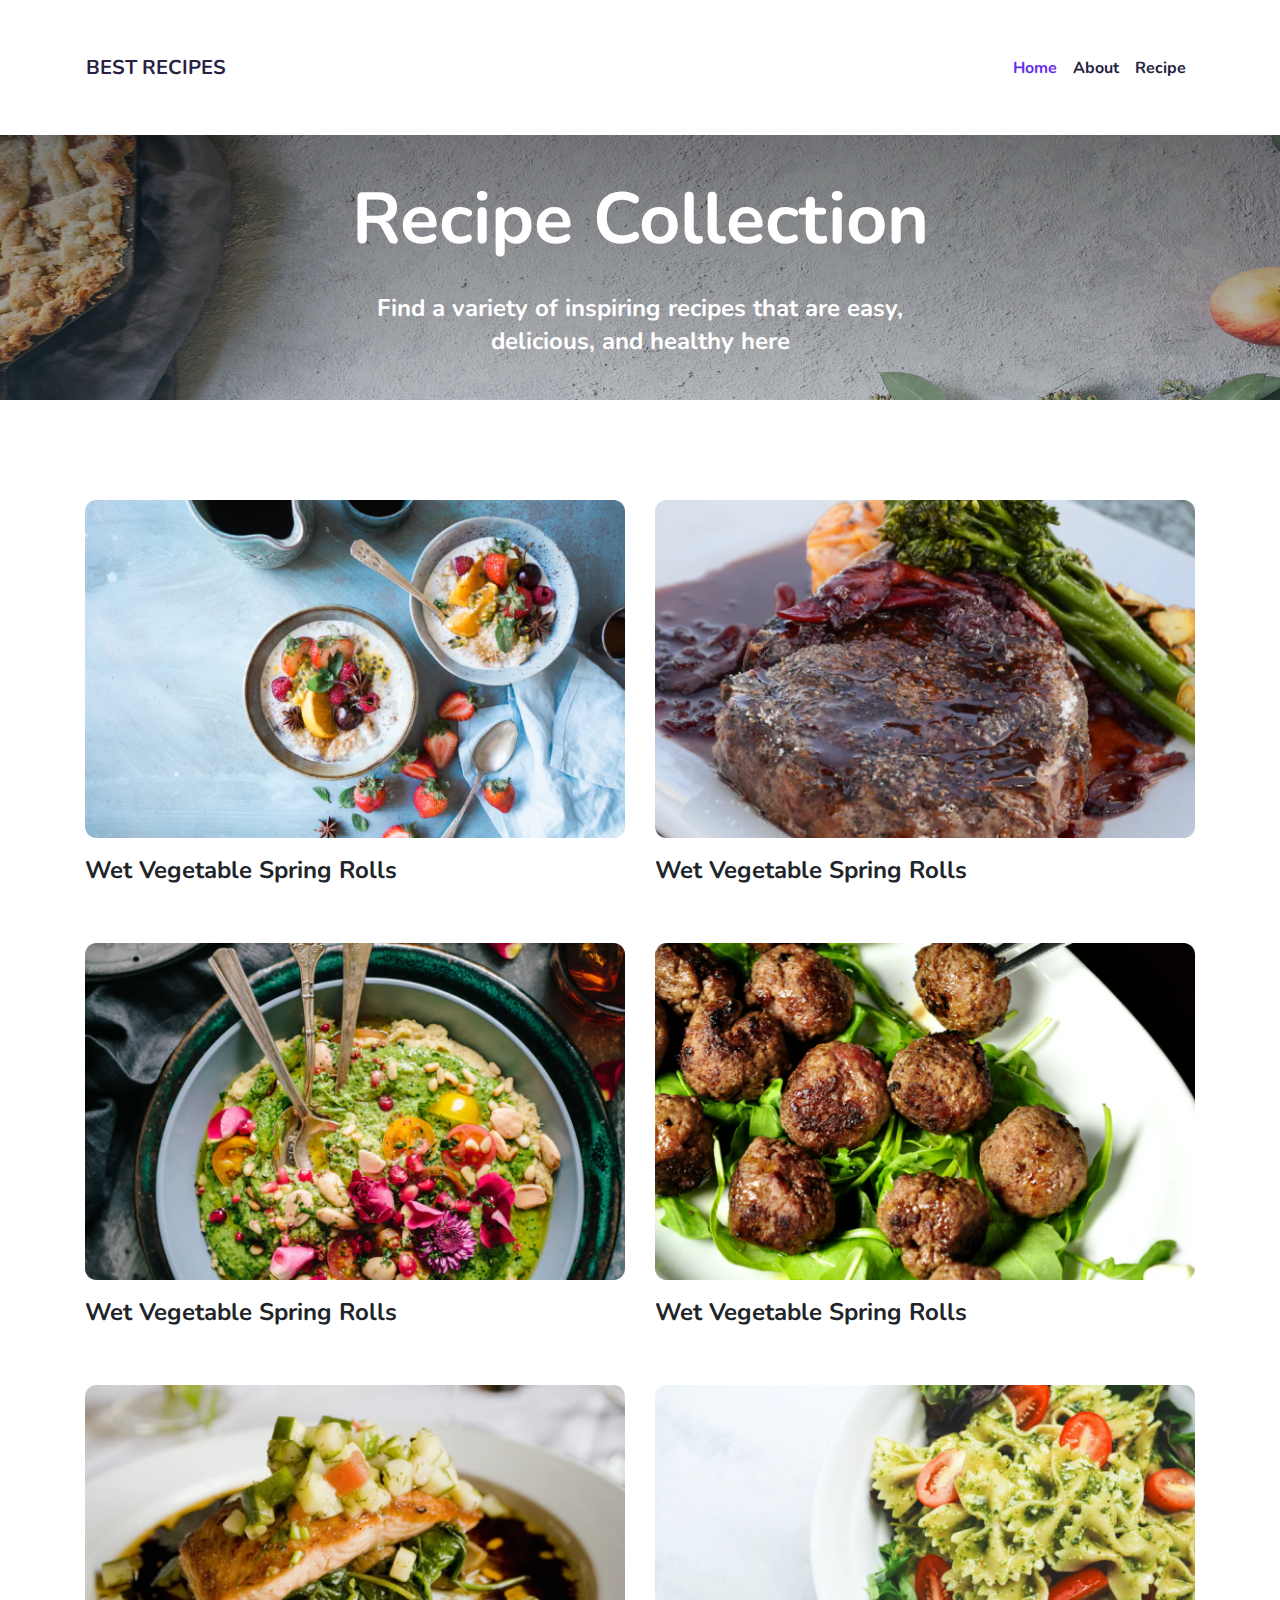
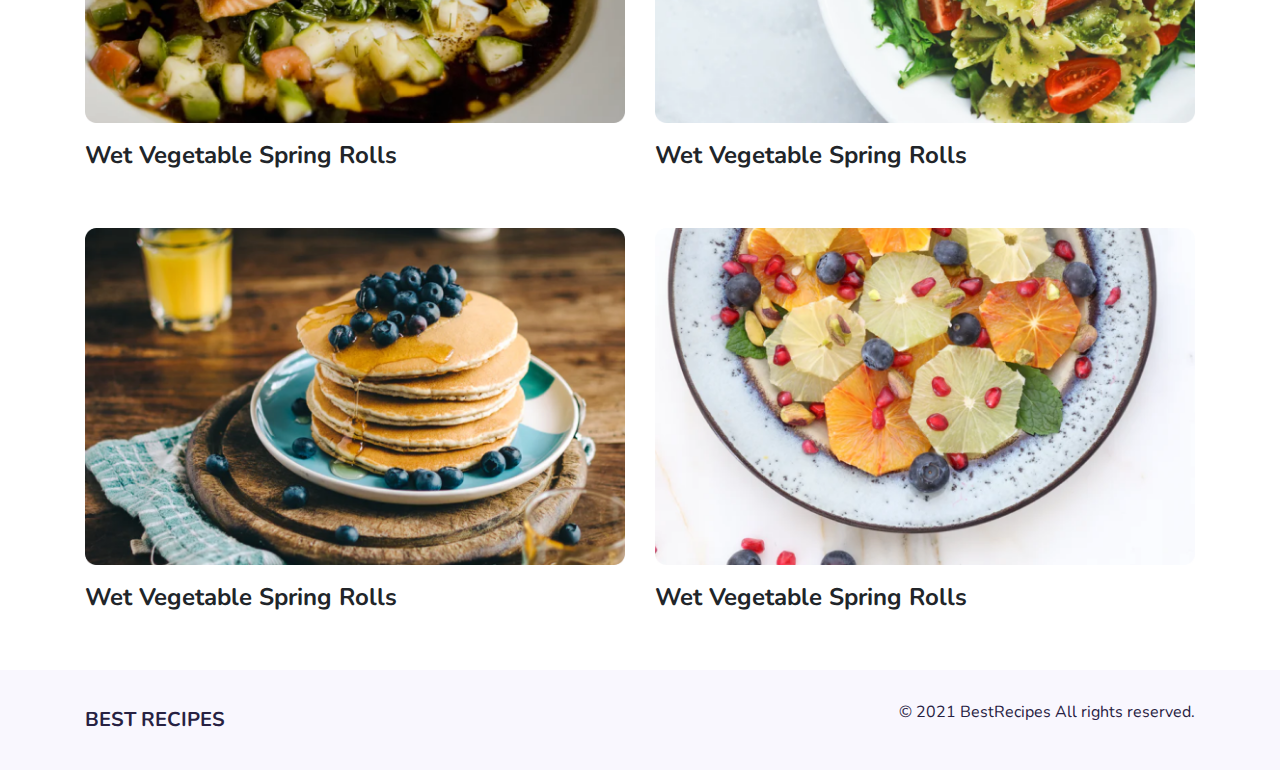
==== index.html @ c8ea43b0 "feat: create about page" ====
<!DOCTYPE html>
<html lang="en">
  <head>
    <meta charset="UTF-8" />
    <meta http-equiv="X-UA-Compatible" content="IE=edge" />
    <meta name="viewport" content="width=device-width, initial-scale=1.0" />
    <meta
      name="description"
      content="find recipes of very deliciouse food here"
    />
    <title>Recipe Collection</title>
    <link
      rel="stylesheet"
      href="https://cdn.jsdelivr.net/npm/bootstrap@4.0.0/dist/css/bootstrap.min.css"
      integrity="sha384-Gn5384xqQ1aoWXA+058RXPxPg6fy4IWvTNh0E263XmFcJlSAwiGgFAW/dAiS6JXm"
      crossorigin="anonymous"
    />
    <link
      rel="stylesheet"
      href="https://cdnjs.cloudflare.com/ajax/libs/font-awesome/6.4.0/css/all.min.css"
      integrity="sha512-iecdLmaskl7CVkqkXNQ/ZH/XLlvWZOJyj7Yy7tcenmpD1ypASozpmT/E0iPtmFIB46ZmdtAc9eNBvH0H/ZpiBw=="
      crossorigin="anonymous"
      referrerpolicy="no-referrer"
    />
    <link rel="preconnect" href="https://fonts.googleapis.com" />
    <link rel="preconnect" href="https://fonts.gstatic.com" crossorigin />
    <link
      href="https://fonts.googleapis.com/css2?family=Nunito:wght@400;700&display=swap"
      rel="stylesheet"
    />
    <link rel="stylesheet" href="/css/style.css" />
  </head>
  <body>
    <nav class="container navbar navbar-expand-md">
      <a class="navbar-brand" href="/">BEST RECIPES</a>
      <button
        class="navbar-toggler"
        type="button"
        data-toggle="collapse"
        data-target="#navbarSupportedContent"
        aria-controls="navbarSupportedContent"
        aria-expanded="false"
        aria-label="Toggle navigation"
      >
        <span class="navbar-toggler-icon"></span>
      </button>

      <div class="collapse navbar-collapse" id="navbarSupportedContent">
        <ul class="navbar-nav ml-auto">
          <li class="nav-item active">
            <a class="nav-link" href="/"
              >Home <span class="sr-only">(current)</span></a
            >
          </li>
          <li class="nav-item">
            <a class="nav-link" href="/about.html">About</a>
          </li>
          <li class="nav-item">
            <a class="nav-link" href="/recipe.html">Recipe</a>
          </li>
        </ul>
      </div>
    </nav>

    <div class="home-banner">
      <h1 class="mb-4">Recipe Collection</h1>
      <h4 class="banner-text">
        Find a variety of inspiring recipes that are easy, delicious, and
        healthy here
      </h4>
    </div>

    <div class="container">
      <div class="row mb-5">
        <div class="col-md-6 mb-5 mb-md-0">
          <img
            src="/images/food/Wet-Vegetable-Spring-Rolls-1.png"
            alt=""
            class="img-fluid mb-3"
          />
          <h4 class="text-center text-md-left">Wet Vegetable Spring Rolls</h4>
        </div>
        <div class="col-md-6">
          <img
            src="/images/food/Wet-Vegetable-Spring-Rolls-2.png"
            alt=""
            class="img-fluid mb-3"
          />
          <h4 class="text-center text-md-left">Wet Vegetable Spring Rolls</h4>
        </div>
      </div>

      <div class="row mb-5">
        <div class="col-md-6 mb-5 mb-md-0">
          <img
            src="/images/food/Wet-Vegetable-Spring-Rolls-3.png"
            alt=""
            class="img-fluid mb-3"
          />
          <h4 class="text-center text-md-left">Wet Vegetable Spring Rolls</h4>
        </div>
        <div class="col-md-6">
          <img
            src="/images/food/Wet-Vegetable-Spring-Rolls-4.png"
            alt=""
            class="img-fluid mb-3"
          />
          <h4 class="text-center text-md-left">Wet Vegetable Spring Rolls</h4>
        </div>
      </div>

      <div class="row mb-5">
        <div class="col-md-6 mb-5 mb-md-0">
          <img
            src="/images/food/Wet-Vegetable-Spring-Rolls-5.png"
            alt=""
            class="img-fluid mb-3"
          />
          <h4 class="text-center text-md-left">Wet Vegetable Spring Rolls</h4>
        </div>
        <div class="col-md-6">
          <img
            src="/images/food/Wet-Vegetable-Spring-Rolls-6.png"
            alt=""
            class="img-fluid mb-3"
          />
          <h4 class="text-center text-md-left">Wet Vegetable Spring Rolls</h4>
        </div>
      </div>

      <div class="row mb-5">
        <div class="col-md-6 mb-5 mb-md-0">
          <img
            src="/images/food/Wet-Vegetable-Spring-Rolls-7.png"
            alt=""
            class="img-fluid mb-3"
          />
          <h4 class="text-center text-md-left">Wet Vegetable Spring Rolls</h4>
        </div>
        <div class="col-md-6">
          <img
            src="/images/food/Wet-Vegetable-Spring-Rolls-8.png"
            alt=""
            class="img-fluid mb-3"
          />
          <h4 class="text-center text-md-left">Wet Vegetable Spring Rolls</h4>
        </div>
      </div>
    </div>

    <footer>
      <div class="container d-flex justify-content-between">
        <a class="navbar-brand" href="/">BEST RECIPES</a>
        <div>
          <i class="fab fa-facebook-square"></i>
          <i class="fab fa-instagram"></i>
          <i class="fab fa-linkedin"></i>
        </div>
        <p>© 2021 BestRecipes All rights reserved.</p>
      </div>
    </footer>
    <script
      src="https://code.jquery.com/jquery-3.2.1.slim.min.js"
      integrity="sha384-KJ3o2DKtIkvYIK3UENzmM7KCkRr/rE9/Qpg6aAZGJwFDMVNA/GpGFF93hXpG5KkN"
      crossorigin="anonymous"
    ></script>
    <script
      src="https://cdn.jsdelivr.net/npm/popper.js@1.12.9/dist/umd/popper.min.js"
      integrity="sha384-ApNbgh9B+Y1QKtv3Rn7W3mgPxhU9K/ScQsAP7hUibX39j7fakFPskvXusvfa0b4Q"
      crossorigin="anonymous"
    ></script>
    <script
      src="https://cdn.jsdelivr.net/npm/bootstrap@4.0.0/dist/js/bootstrap.min.js"
      integrity="sha384-JZR6Spejh4U02d8jOt6vLEHfe/JQGiRRSQQxSfFWpi1MquVdAyjUar5+76PVCmYl"
      crossorigin="anonymous"
    ></script>
  </body>
</html>
---- css/style.css ----
:root {
  --primary: #662eed;
  --gray-text: #272142;
  --light-gray: #f9f7fe;
  --midnightblue: #272142;
}

body {
  font-family: "Nunito", sans-serif;
  margin: 0;
}

h1,
h2,
h3,
h4 {
  font-weight: 700;
}

h1 {
  font-size: 72px;
  line-height: 98px;
}

h2 {
  font-size: 64px;
  line-height: 87px;
}

h3 {
  font-size: 36px;
  line-height: 49px;
}

h4 {
  font-size: 24px;
  line-height: 33px;
}

@media (min-width: 992) {
  h1 {
    font-size: 52px;
    line-height: 60px;
  }

  h2 {
    font-size: 44px;
    line-height: 57px;
  }

  h3 {
    font-size: 36px;
    line-height: 30px;
  }

  h4 {
    font-size: 24px;
    line-height: 33px;
  }
}

nav {
  height: 135px;
  padding: 0;
  margin: 0;
}

.nav-link {
  font-weight: bold;
  color: var(--gray-text);
}

.nav-item.active > .nav-link {
  color: var(--primary);
}

.navbar-brand {
  font-weight: bold;
  color: var(--gray-text);
}

.banner-text {
  max-width: 560px;
  text-align: center;
}

.home-banner {
  display: flex;
  flex-direction: column;
  align-items: center;
  justify-content: center;
  height: 265px;
  color: white;
  margin-bottom: 100px;
  background-image: url("/images/recipe-baner.png");
  background-size: cover;
}

footer {
  background-color: var(--light-gray);
  padding: 30px 0;
  color: var(--midnightblue);
}

.about-page h2 {
  font-size: 72px;
  line-height: 98px;
  margin-bottom: 126px;
}

.about-page h1 {
  font-size: 47px;
  line-height: 87px;
}

.about-page .fav-recipe p {
  max-width: 450px;
  margin: 0 auto;
}

.follow-me {
  font-size: 18px;
}

.about-banner {
  margin-bottom: 100px;
}

@media (min-width: 992px) {
  .about-banner {
    padding: 0 100px;
  }
}

@media (max-width: 992px) {
  .about-page h2 {
    font-size: 52px;
    line-height: 60px;
  }

  .about-page h1 {
    font-size: 44px;
    line-height: 57px;
  }
}

.recipe-page h1{
  margin-bottom: 126px;
}

.recipe-box{
  max-width: 760px;
  margin: 0 auto;
}

.recipe-box img{
  margin-bottom: 40px;
  width: 100%;
}

.blue-dashed-border{
  border-bottom:1px dashed #67D5D2;
}
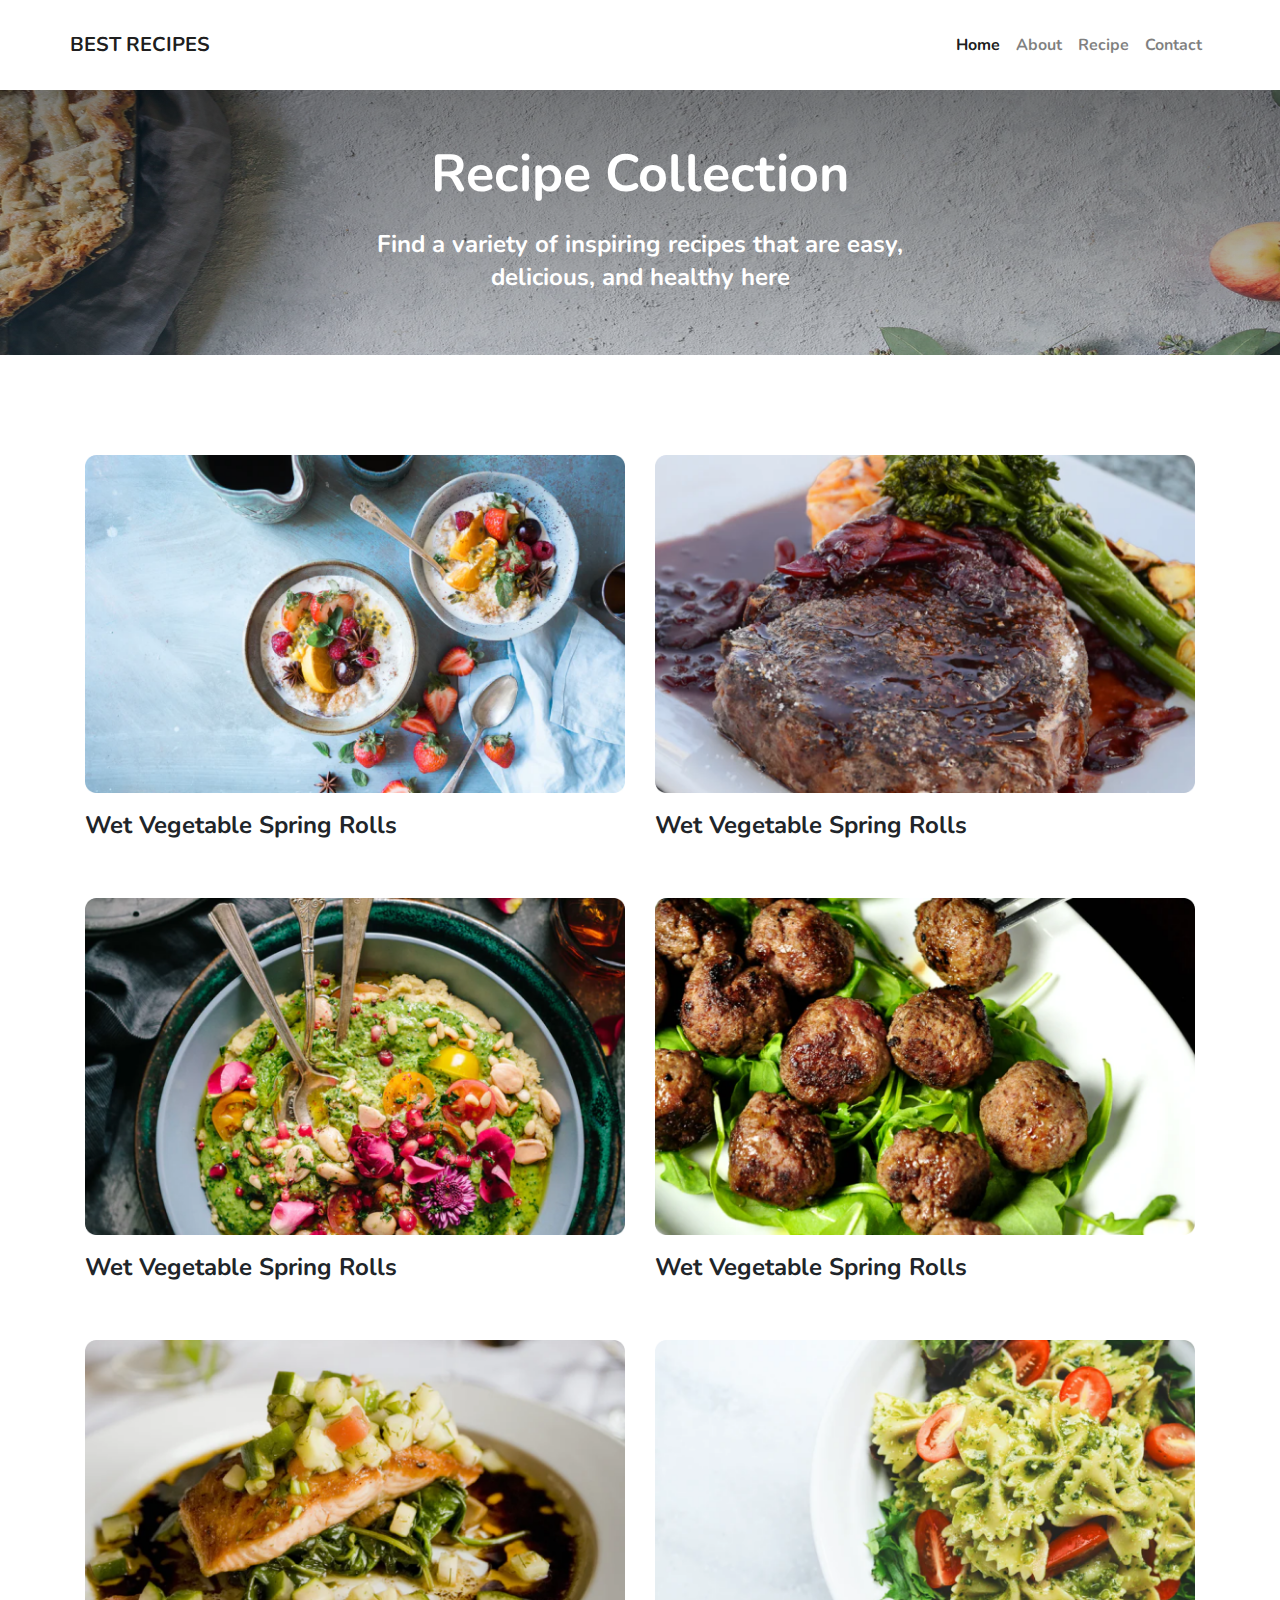
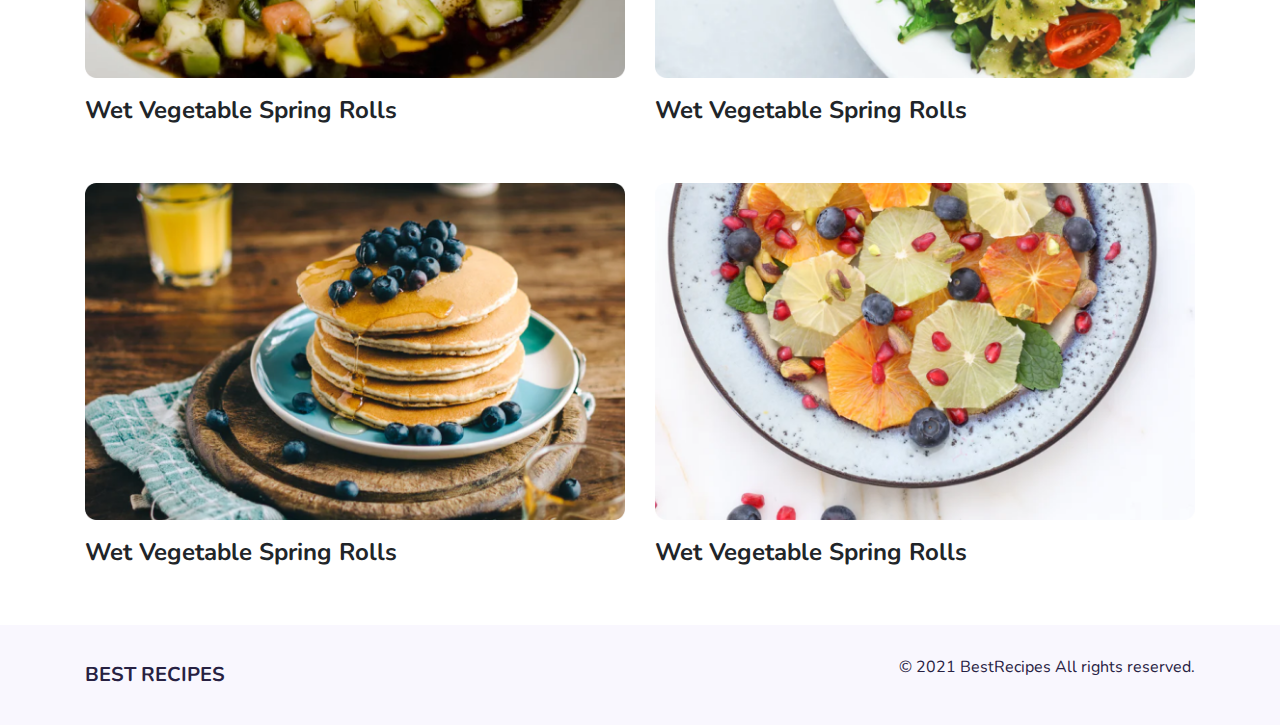
==== commit 68e39ca7: "project completed" ====
--- a/index.html
+++ b/index.html
@@ -31,7 +31,7 @@
     <link rel="stylesheet" href="/css/style.css" />
   </head>
   <body>
-    <nav class="container navbar navbar-expand-md">
+    <nav class="container navbar navbar-light navbar-expand-md">
       <a class="navbar-brand" href="/">BEST RECIPES</a>
       <button
         class="navbar-toggler"
@@ -57,6 +57,9 @@
           </li>
           <li class="nav-item">
             <a class="nav-link" href="/recipe.html">Recipe</a>
+          </li>
+          <li class="nav-item">
+            <a class="nav-link" href="/contact.html">Contact</a>
           </li>
         </ul>
       </div>
--- a/css/style.css
+++ b/css/style.css
@@ -3,6 +3,7 @@
   --gray-text: #272142;
   --light-gray: #f9f7fe;
   --midnightblue: #272142;
+  --deep-pink: #f65282;
 }
 
 body {
@@ -10,10 +11,12 @@
   margin: 0;
 }
 
+
 h1,
 h2,
 h3,
-h4 {
+h4,
+h6 {
   font-weight: 700;
 }
 
@@ -37,7 +40,13 @@
   line-height: 33px;
 }
 
-@media (min-width: 992) {
+h6 {
+  font-weight: 800;
+  font-size: 18px;
+  line-height: 25px;
+}
+
+@media (min-width: 992px) {
   h1 {
     font-size: 52px;
     line-height: 60px;
@@ -59,10 +68,10 @@
   }
 }
 
-nav {
-  height: 135px;
-  padding: 0;
-  margin: 0;
+.navbar {
+  /* height: 135px; */
+  padding: 25px 0;
+  /* margin: 0; */
 }
 
 .nav-link {
@@ -100,12 +109,20 @@
   background-color: var(--light-gray);
   padding: 30px 0;
   color: var(--midnightblue);
+  /* position: fixed;
+  bottom: 0;
+  width: 100%; */
+}
+
+@media (max-width: 992px) {
+  footer .container{
+    flex-direction: column;
+  }
 }
 
 .about-page h2 {
   font-size: 72px;
   line-height: 98px;
-  margin-bottom: 126px;
 }
 
 .about-page h1 {
@@ -144,20 +161,33 @@
   }
 }
 
-.recipe-page h1{
+.main-header {
   margin-bottom: 126px;
 }
 
-.recipe-box{
+.recipe-box {
   max-width: 760px;
   margin: 0 auto;
+  margin-bottom: 60px;
 }
 
-.recipe-box img{
+.recipe-box img {
   margin-bottom: 40px;
   width: 100%;
 }
 
-.blue-dashed-border{
-  border-bottom:1px dashed #67D5D2;
-}+.blue-dashed-border {
+  border-bottom: 1px dashed #67d5d2;
+}
+
+.method-steps h6 {
+  color: var(--deep-pink);
+}
+
+.main-content {
+  min-height: 90vh;
+}
+
+.contact-page .title {
+  color: var(--primary);
+}
